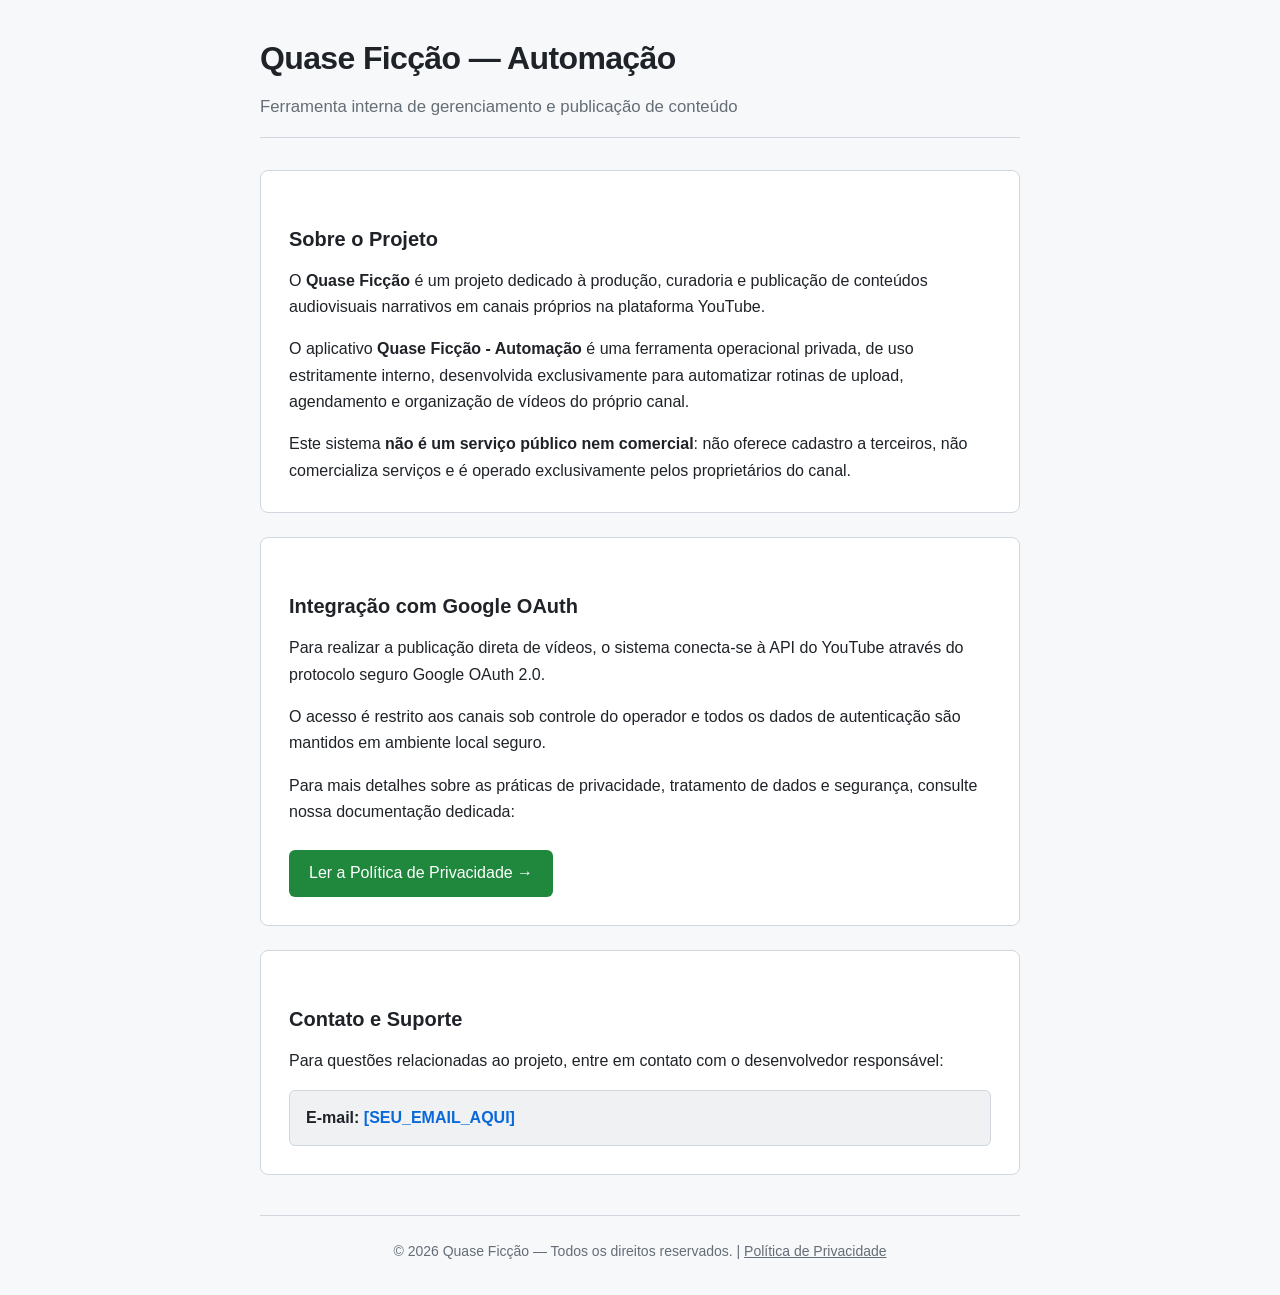
==== index.html @ b8bd53ae "feat: site estático inicial Quase Ficção (Home e Política de Privacidade)" ====
<!DOCTYPE html>
<html lang="pt-BR">
<head>
  <meta charset="UTF-8">
  <meta name="viewport" content="width=device-width, initial-scale=1.0">
  <title>Quase Ficção — Automação</title>
  <link rel="stylesheet" href="style.css">
</head>
<body>
  <main class="container">
    <header>
      <h1>Quase Ficção — Automação</h1>
      <p class="tagline">Ferramenta interna de gerenciamento e publicação de conteúdo</p>
    </header>

    <section class="card">
      <h2>Sobre o Projeto</h2>
      <p>
        O <strong>Quase Ficção</strong> é um projeto dedicado à produção, curadoria e publicação de conteúdos audiovisuais narrativos em canais próprios na plataforma YouTube.
      </p>
      <p>
        O aplicativo <strong>Quase Ficção - Automação</strong> é uma ferramenta operacional privada, de uso estritamente interno, desenvolvida exclusivamente para automatizar rotinas de upload, agendamento e organização de vídeos do próprio canal.
      </p>
      <p>
        Este sistema <strong>não é um serviço público nem comercial</strong>: não oferece cadastro a terceiros, não comercializa serviços e é operado exclusivamente pelos proprietários do canal.
      </p>
    </section>

    <section class="card">
      <h2>Integração com Google OAuth</h2>
      <p>
        Para realizar a publicação direta de vídeos, o sistema conecta-se à API do YouTube através do protocolo seguro Google OAuth 2.0.
      </p>
      <p>
        O acesso é restrito aos canais sob controle do operador e todos os dados de autenticação são mantidos em ambiente local seguro.
      </p>
      <p>
        Para mais detalhes sobre as práticas de privacidade, tratamento de dados e segurança, consulte nossa documentação dedicada:
      </p>
      <p style="margin-top: 1.5rem;">
        <a class="btn" href="privacidade.html">Ler a Política de Privacidade &rarr;</a>
      </p>
    </section>

    <section class="card">
      <h2>Contato e Suporte</h2>
      <p>
        Para questões relacionadas ao projeto, entre em contato com o desenvolvedor responsável:
      </p>
      <p class="contact-box">
        <strong>E-mail:</strong> <span class="placeholder">[SEU_EMAIL_AQUI]</span>
      </p>
    </section>

    <footer>
      <p>&copy; 2026 Quase Ficção — Todos os direitos reservados. | <a href="privacidade.html">Política de Privacidade</a></p>
    </footer>
  </main>
</body>
</html>
---- style.css ----
:root {
  --bg-color: #0f1117;
  --card-bg: #1a1d26;
  --text-main: #e6edf3;
  --text-muted: #8b949e;
  --accent: #58a6ff;
  --accent-hover: #79b8ff;
  --border: #30363d;
  --btn-bg: #238636;
  --btn-hover: #2ea043;
  --btn-text: #ffffff;
  --code-bg: #22272e;
}

@media (prefers-color-scheme: light) {
  :root {
    --bg-color: #f6f8fa;
    --card-bg: #ffffff;
    --text-main: #1f2328;
    --text-muted: #656d76;
    --accent: #0969da;
    --accent-hover: #0854ad;
    --border: #d0d7de;
    --btn-bg: #1f883d;
    --btn-hover: #1a7f37;
    --btn-text: #ffffff;
    --code-bg: #eff1f3;
  }
}

* {
  box-sizing: border-box;
  margin: 0;
  padding: 0;
}

body {
  font-family: -apple-system, BlinkMacSystemFont, "Segoe UI", Roboto, Helvetica, Arial, sans-serif;
  background-color: var(--bg-color);
  color: var(--text-main);
  line-height: 1.65;
  padding: 2rem 1rem;
}

.container {
  max-width: 760px;
  margin: 0 auto;
}

header {
  margin-bottom: 2rem;
  padding-bottom: 1rem;
  border-bottom: 1px solid var(--border);
}

h1 {
  font-size: 2rem;
  margin-bottom: 0.5rem;
  letter-spacing: -0.02em;
}

h2 {
  font-size: 1.25rem;
  margin-top: 1.5rem;
  margin-bottom: 0.75rem;
  color: var(--text-main);
}

.content h2:first-of-type {
  margin-top: 0;
}

.tagline {
  color: var(--text-muted);
  font-size: 1.05rem;
}

.date {
  color: var(--text-muted);
  font-size: 0.85rem;
  margin-top: 0.25rem;
}

.nav-back {
  margin-bottom: 1rem;
}

.nav-back a {
  color: var(--accent);
  text-decoration: none;
  font-size: 0.95rem;
}

.nav-back a:hover {
  text-decoration: underline;
}

.card {
  background-color: var(--card-bg);
  border: 1px solid var(--border);
  border-radius: 8px;
  padding: 1.75rem;
  margin-bottom: 1.5rem;
}

p {
  margin-bottom: 1rem;
}

p:last-child {
  margin-bottom: 0;
}

ul, ol {
  margin: 0.75rem 0 1.25rem 1.5rem;
}

li {
  margin-bottom: 0.5rem;
}

code {
  font-family: ui-monospace, SFMono-Regular, "SF Mono", Menlo, Consolas, monospace;
  font-size: 0.88em;
  background-color: var(--code-bg);
  padding: 0.2em 0.4em;
  border-radius: 4px;
}

a {
  color: var(--accent);
  text-decoration: underline;
}

a:hover {
  color: var(--accent-hover);
}

.btn {
  display: inline-block;
  background-color: var(--btn-bg);
  color: var(--btn-text) !important;
  text-decoration: none !important;
  font-weight: 500;
  padding: 0.65rem 1.25rem;
  border-radius: 6px;
  transition: background-color 0.15s ease;
}

.btn:hover {
  background-color: var(--btn-hover);
}

.contact-box {
  background-color: var(--code-bg);
  border: 1px solid var(--border);
  padding: 0.85rem 1rem;
  border-radius: 6px;
  font-family: inherit;
}

.placeholder {
  color: var(--accent);
  font-weight: 600;
}

footer {
  margin-top: 2.5rem;
  padding-top: 1.5rem;
  border-top: 1px solid var(--border);
  font-size: 0.875rem;
  color: var(--text-muted);
  text-align: center;
}

footer a {
  color: var(--text-muted);
}

footer a:hover {
  color: var(--text-main);
}
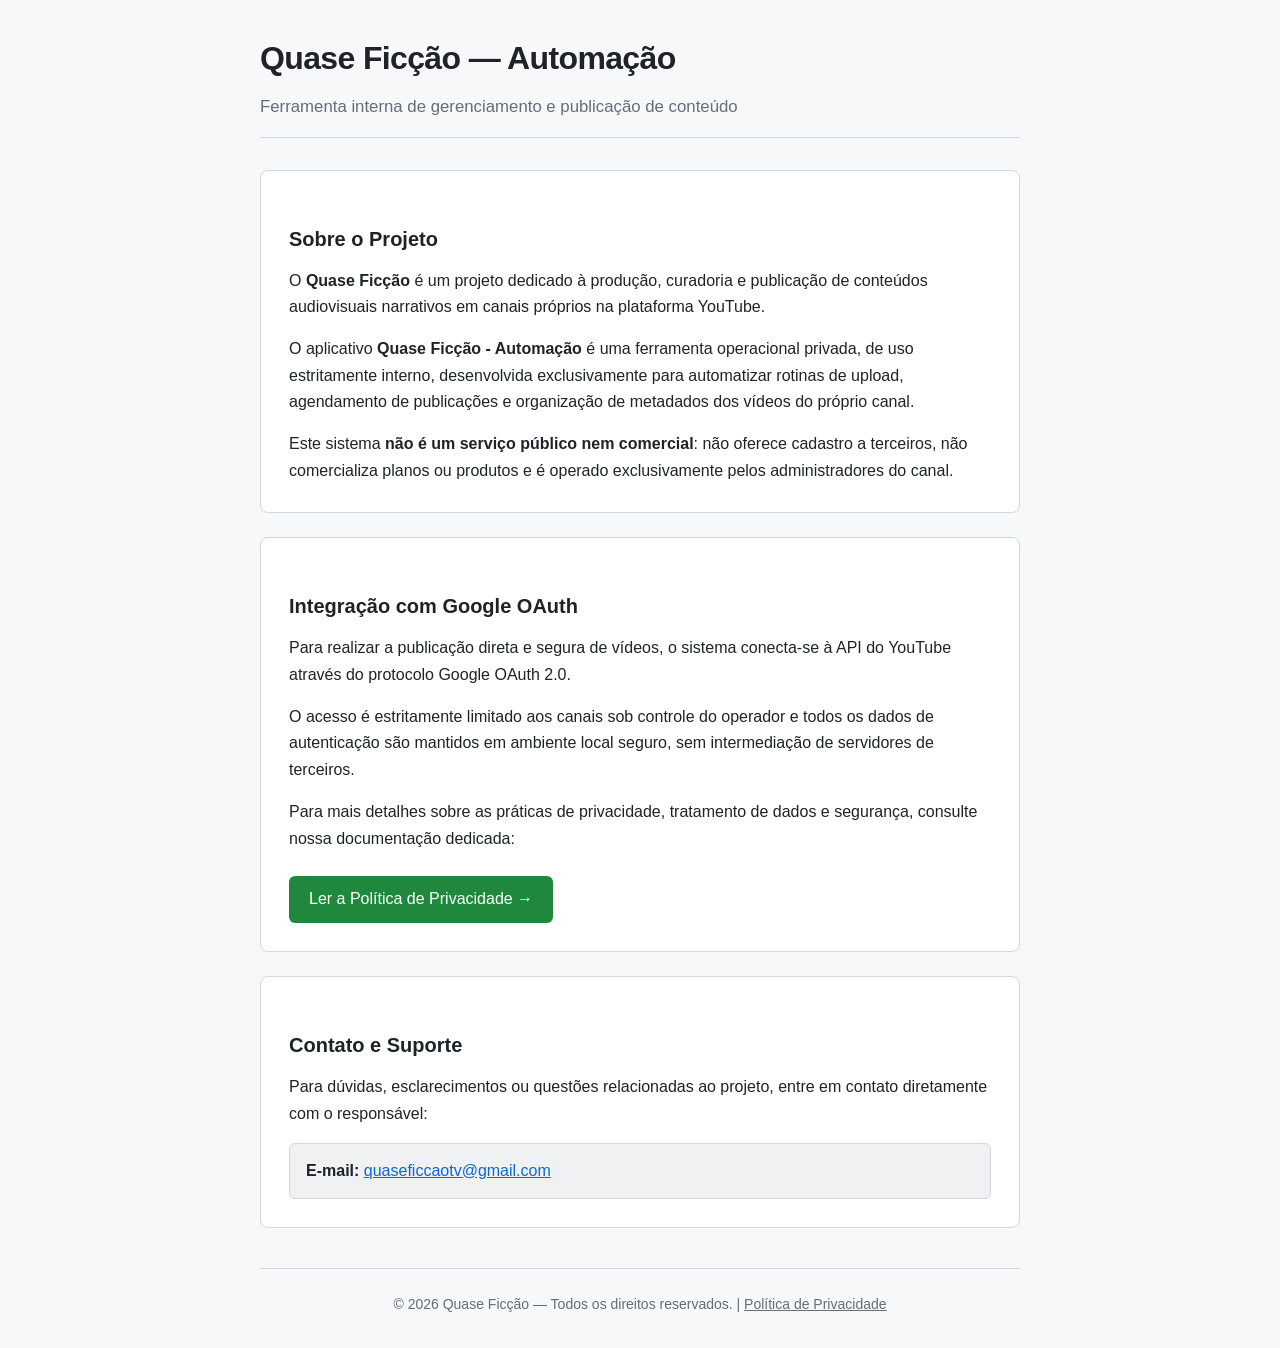
==== commit 53f61b38: "docs: adiciona e-mail oficial e refina política com detalhes reais de execução" ====
--- a/index.html
+++ b/index.html
@@ -19,20 +19,20 @@
         O <strong>Quase Ficção</strong> é um projeto dedicado à produção, curadoria e publicação de conteúdos audiovisuais narrativos em canais próprios na plataforma YouTube.
       </p>
       <p>
-        O aplicativo <strong>Quase Ficção - Automação</strong> é uma ferramenta operacional privada, de uso estritamente interno, desenvolvida exclusivamente para automatizar rotinas de upload, agendamento e organização de vídeos do próprio canal.
+        O aplicativo <strong>Quase Ficção - Automação</strong> é uma ferramenta operacional privada, de uso estritamente interno, desenvolvida exclusivamente para automatizar rotinas de upload, agendamento de publicações e organização de metadados dos vídeos do próprio canal.
       </p>
       <p>
-        Este sistema <strong>não é um serviço público nem comercial</strong>: não oferece cadastro a terceiros, não comercializa serviços e é operado exclusivamente pelos proprietários do canal.
+        Este sistema <strong>não é um serviço público nem comercial</strong>: não oferece cadastro a terceiros, não comercializa planos ou produtos e é operado exclusivamente pelos administradores do canal.
       </p>
     </section>
 
     <section class="card">
       <h2>Integração com Google OAuth</h2>
       <p>
-        Para realizar a publicação direta de vídeos, o sistema conecta-se à API do YouTube através do protocolo seguro Google OAuth 2.0.
+        Para realizar a publicação direta e segura de vídeos, o sistema conecta-se à API do YouTube através do protocolo Google OAuth 2.0.
       </p>
       <p>
-        O acesso é restrito aos canais sob controle do operador e todos os dados de autenticação são mantidos em ambiente local seguro.
+        O acesso é estritamente limitado aos canais sob controle do operador e todos os dados de autenticação são mantidos em ambiente local seguro, sem intermediação de servidores de terceiros.
       </p>
       <p>
         Para mais detalhes sobre as práticas de privacidade, tratamento de dados e segurança, consulte nossa documentação dedicada:
@@ -45,10 +45,10 @@
     <section class="card">
       <h2>Contato e Suporte</h2>
       <p>
-        Para questões relacionadas ao projeto, entre em contato com o desenvolvedor responsável:
+        Para dúvidas, esclarecimentos ou questões relacionadas ao projeto, entre em contato diretamente com o responsável:
       </p>
       <p class="contact-box">
-        <strong>E-mail:</strong> <span class="placeholder">[SEU_EMAIL_AQUI]</span>
+        <strong>E-mail:</strong> <a href="mailto:quaseficcaotv@gmail.com">quaseficcaotv@gmail.com</a>
       </p>
     </section>
 
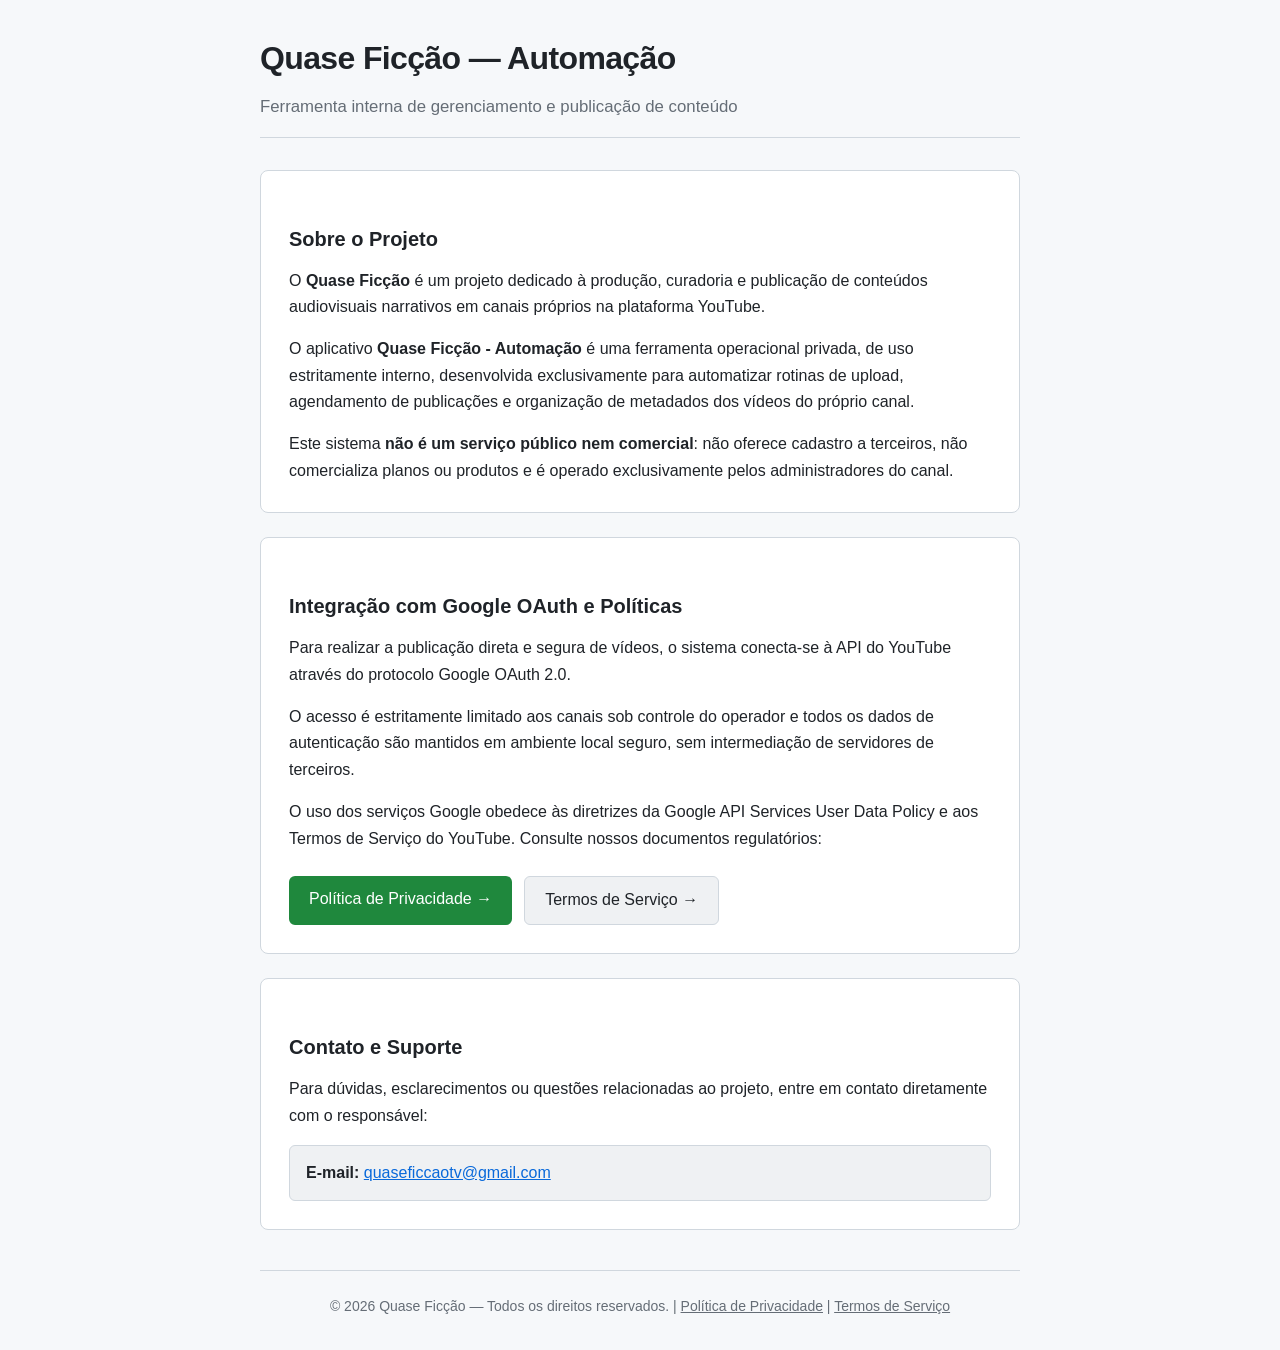
==== commit 7c927544: "feat: adiciona Termos de Serviço e links cruzados com Home e Privacidade" ====
--- a/index.html
+++ b/index.html
@@ -27,7 +27,7 @@
     </section>
 
     <section class="card">
-      <h2>Integração com Google OAuth</h2>
+      <h2>Integração com Google OAuth e Políticas</h2>
       <p>
         Para realizar a publicação direta e segura de vídeos, o sistema conecta-se à API do YouTube através do protocolo Google OAuth 2.0.
       </p>
@@ -35,11 +35,12 @@
         O acesso é estritamente limitado aos canais sob controle do operador e todos os dados de autenticação são mantidos em ambiente local seguro, sem intermediação de servidores de terceiros.
       </p>
       <p>
-        Para mais detalhes sobre as práticas de privacidade, tratamento de dados e segurança, consulte nossa documentação dedicada:
+        O uso dos serviços Google obedece às diretrizes da Google API Services User Data Policy e aos Termos de Serviço do YouTube. Consulte nossos documentos regulatórios:
       </p>
-      <p style="margin-top: 1.5rem;">
-        <a class="btn" href="privacidade.html">Ler a Política de Privacidade &rarr;</a>
-      </p>
+      <div class="actions">
+        <a class="btn" href="privacidade.html">Política de Privacidade &rarr;</a>
+        <a class="btn btn-secondary" href="termos.html">Termos de Serviço &rarr;</a>
+      </div>
     </section>
 
     <section class="card">
@@ -53,7 +54,7 @@
     </section>
 
     <footer>
-      <p>&copy; 2026 Quase Ficção — Todos os direitos reservados. | <a href="privacidade.html">Política de Privacidade</a></p>
+      <p>&copy; 2026 Quase Ficção — Todos os direitos reservados. | <a href="privacidade.html">Política de Privacidade</a> | <a href="termos.html">Termos de Serviço</a></p>
     </footer>
   </main>
 </body>
--- a/style.css
+++ b/style.css
@@ -136,6 +136,13 @@
   color: var(--accent-hover);
 }
 
+.actions {
+  display: flex;
+  flex-wrap: wrap;
+  gap: 0.75rem;
+  margin-top: 1.5rem;
+}
+
 .btn {
   display: inline-block;
   background-color: var(--btn-bg);
@@ -144,11 +151,22 @@
   font-weight: 500;
   padding: 0.65rem 1.25rem;
   border-radius: 6px;
-  transition: background-color 0.15s ease;
+  transition: background-color 0.15s ease, border-color 0.15s ease;
 }
 
 .btn:hover {
   background-color: var(--btn-hover);
+}
+
+.btn-secondary {
+  background-color: var(--code-bg);
+  border: 1px solid var(--border);
+  color: var(--text-main) !important;
+}
+
+.btn-secondary:hover {
+  background-color: var(--border);
+  color: var(--text-main) !important;
 }
 
 .contact-box {
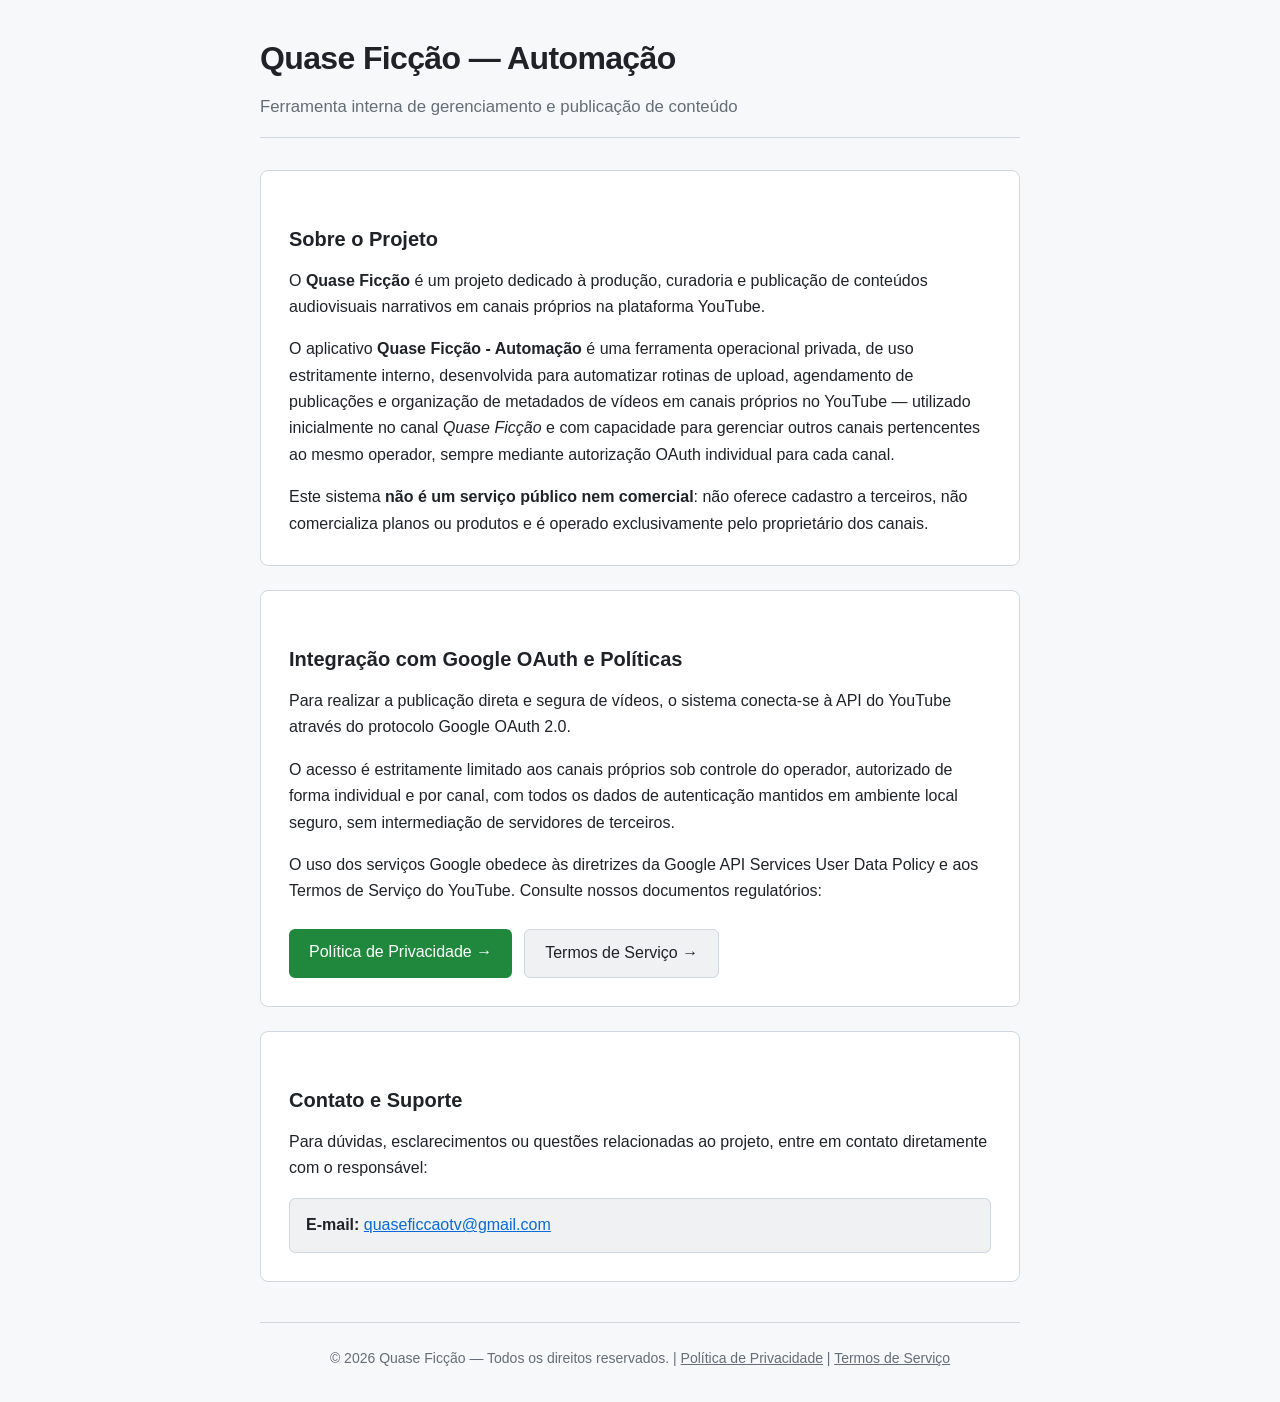
==== commit 4cb66bab: "docs: atualiza escopo de uso para canais próprios adicionais do mesmo operador" ====
--- a/index.html
+++ b/index.html
@@ -19,10 +19,10 @@
         O <strong>Quase Ficção</strong> é um projeto dedicado à produção, curadoria e publicação de conteúdos audiovisuais narrativos em canais próprios na plataforma YouTube.
       </p>
       <p>
-        O aplicativo <strong>Quase Ficção - Automação</strong> é uma ferramenta operacional privada, de uso estritamente interno, desenvolvida exclusivamente para automatizar rotinas de upload, agendamento de publicações e organização de metadados dos vídeos do próprio canal.
+        O aplicativo <strong>Quase Ficção - Automação</strong> é uma ferramenta operacional privada, de uso estritamente interno, desenvolvida para automatizar rotinas de upload, agendamento de publicações e organização de metadados de vídeos em canais próprios no YouTube — utilizado inicialmente no canal <em>Quase Ficção</em> e com capacidade para gerenciar outros canais pertencentes ao mesmo operador, sempre mediante autorização OAuth individual para cada canal.
       </p>
       <p>
-        Este sistema <strong>não é um serviço público nem comercial</strong>: não oferece cadastro a terceiros, não comercializa planos ou produtos e é operado exclusivamente pelos administradores do canal.
+        Este sistema <strong>não é um serviço público nem comercial</strong>: não oferece cadastro a terceiros, não comercializa planos ou produtos e é operado exclusivamente pelo proprietário dos canais.
       </p>
     </section>
 
@@ -32,7 +32,7 @@
         Para realizar a publicação direta e segura de vídeos, o sistema conecta-se à API do YouTube através do protocolo Google OAuth 2.0.
       </p>
       <p>
-        O acesso é estritamente limitado aos canais sob controle do operador e todos os dados de autenticação são mantidos em ambiente local seguro, sem intermediação de servidores de terceiros.
+        O acesso é estritamente limitado aos canais próprios sob controle do operador, autorizado de forma individual e por canal, com todos os dados de autenticação mantidos em ambiente local seguro, sem intermediação de servidores de terceiros.
       </p>
       <p>
         O uso dos serviços Google obedece às diretrizes da Google API Services User Data Policy e aos Termos de Serviço do YouTube. Consulte nossos documentos regulatórios:
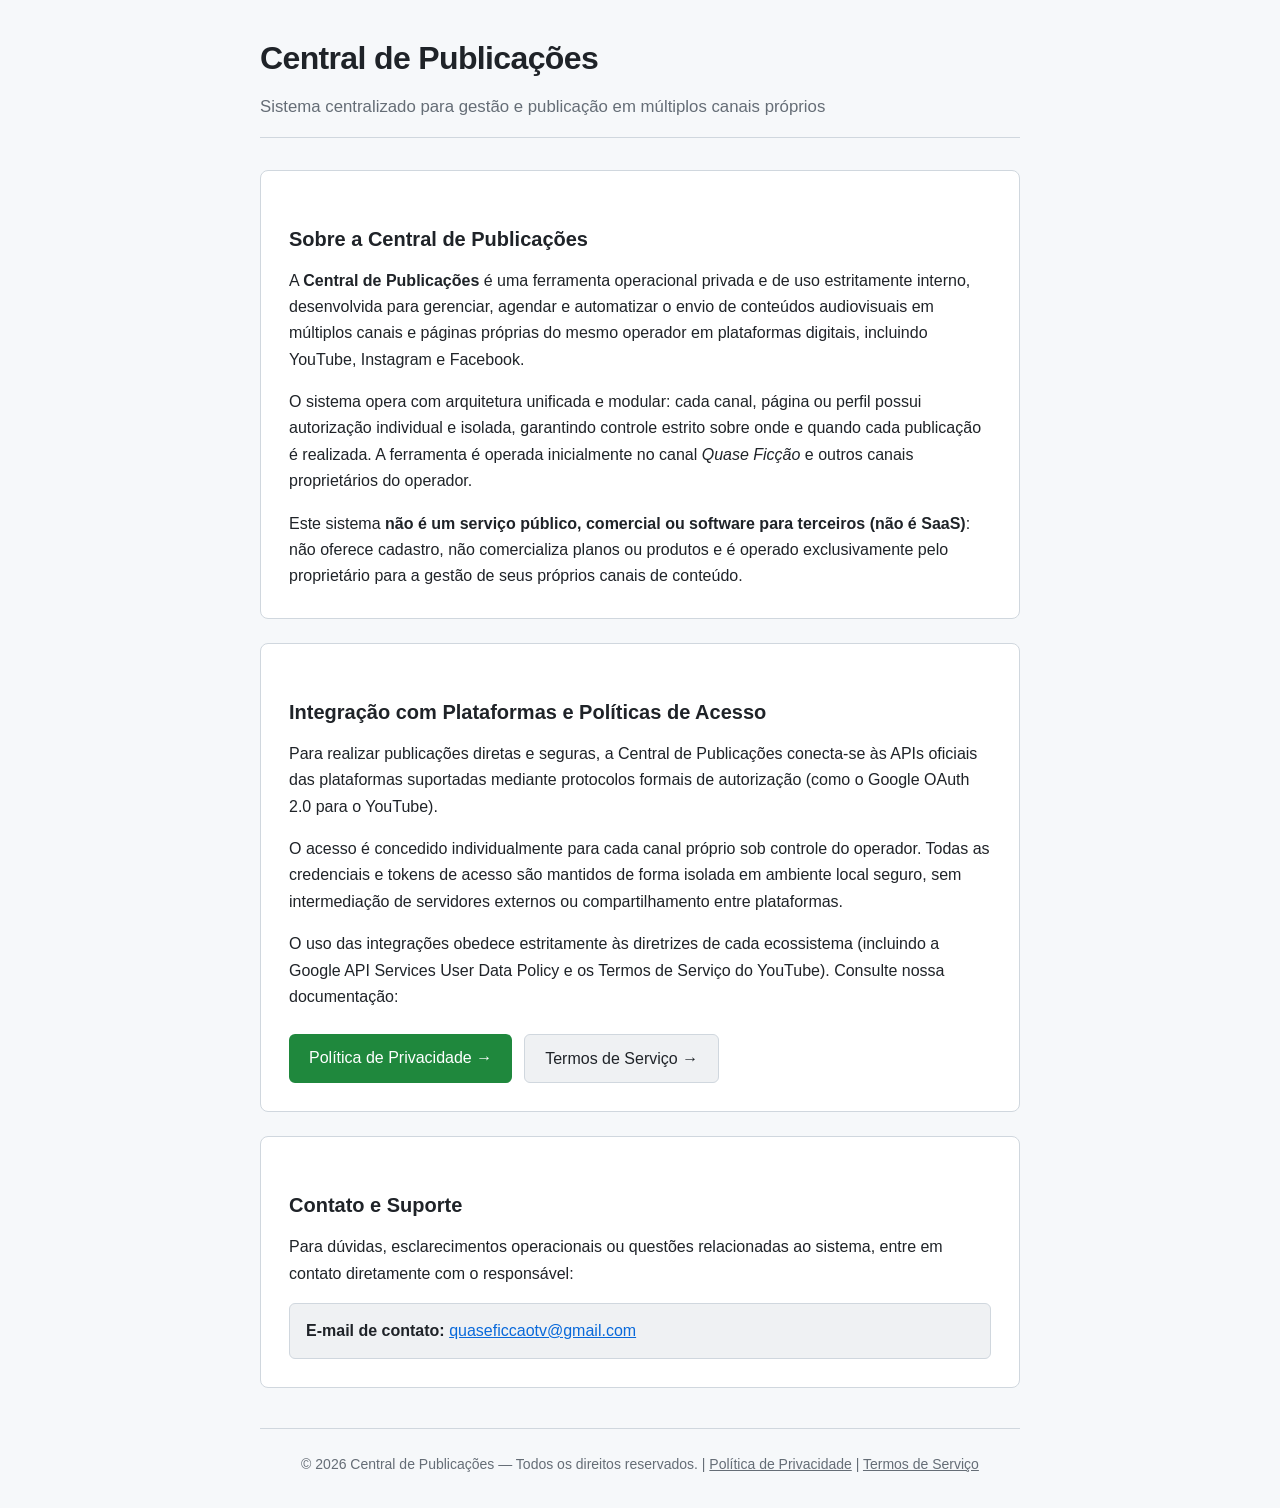
==== commit 25d4cecf: "feat: renomeia aplicacao para Central de Publicacoes e expande escopo de canais proprios" ====
--- a/index.html
+++ b/index.html
@@ -3,39 +3,39 @@
 <head>
   <meta charset="UTF-8">
   <meta name="viewport" content="width=device-width, initial-scale=1.0">
-  <title>Quase Ficção — Automação</title>
+  <title>Central de Publicações</title>
   <link rel="stylesheet" href="style.css">
 </head>
 <body>
   <main class="container">
     <header>
-      <h1>Quase Ficção — Automação</h1>
-      <p class="tagline">Ferramenta interna de gerenciamento e publicação de conteúdo</p>
+      <h1>Central de Publicações</h1>
+      <p class="tagline">Sistema centralizado para gestão e publicação em múltiplos canais próprios</p>
     </header>
 
     <section class="card">
-      <h2>Sobre o Projeto</h2>
+      <h2>Sobre a Central de Publicações</h2>
       <p>
-        O <strong>Quase Ficção</strong> é um projeto dedicado à produção, curadoria e publicação de conteúdos audiovisuais narrativos em canais próprios na plataforma YouTube.
+        A <strong>Central de Publicações</strong> é uma ferramenta operacional privada e de uso estritamente interno, desenvolvida para gerenciar, agendar e automatizar o envio de conteúdos audiovisuais em múltiplos canais e páginas próprias do mesmo operador em plataformas digitais, incluindo YouTube, Instagram e Facebook.
       </p>
       <p>
-        O aplicativo <strong>Quase Ficção - Automação</strong> é uma ferramenta operacional privada, de uso estritamente interno, desenvolvida para automatizar rotinas de upload, agendamento de publicações e organização de metadados de vídeos em canais próprios no YouTube — utilizado inicialmente no canal <em>Quase Ficção</em> e com capacidade para gerenciar outros canais pertencentes ao mesmo operador, sempre mediante autorização OAuth individual para cada canal.
+        O sistema opera com arquitetura unificada e modular: cada canal, página ou perfil possui autorização individual e isolada, garantindo controle estrito sobre onde e quando cada publicação é realizada. A ferramenta é operada inicialmente no canal <em>Quase Ficção</em> e outros canais proprietários do operador.
       </p>
       <p>
-        Este sistema <strong>não é um serviço público nem comercial</strong>: não oferece cadastro a terceiros, não comercializa planos ou produtos e é operado exclusivamente pelo proprietário dos canais.
+        Este sistema <strong>não é um serviço público, comercial ou software para terceiros (não é SaaS)</strong>: não oferece cadastro, não comercializa planos ou produtos e é operado exclusivamente pelo proprietário para a gestão de seus próprios canais de conteúdo.
       </p>
     </section>
 
     <section class="card">
-      <h2>Integração com Google OAuth e Políticas</h2>
+      <h2>Integração com Plataformas e Políticas de Acesso</h2>
       <p>
-        Para realizar a publicação direta e segura de vídeos, o sistema conecta-se à API do YouTube através do protocolo Google OAuth 2.0.
+        Para realizar publicações diretas e seguras, a Central de Publicações conecta-se às APIs oficiais das plataformas suportadas mediante protocolos formais de autorização (como o Google OAuth 2.0 para o YouTube).
       </p>
       <p>
-        O acesso é estritamente limitado aos canais próprios sob controle do operador, autorizado de forma individual e por canal, com todos os dados de autenticação mantidos em ambiente local seguro, sem intermediação de servidores de terceiros.
+        O acesso é concedido individualmente para cada canal próprio sob controle do operador. Todas as credenciais e tokens de acesso são mantidos de forma isolada em ambiente local seguro, sem intermediação de servidores externos ou compartilhamento entre plataformas.
       </p>
       <p>
-        O uso dos serviços Google obedece às diretrizes da Google API Services User Data Policy e aos Termos de Serviço do YouTube. Consulte nossos documentos regulatórios:
+        O uso das integrações obedece estritamente às diretrizes de cada ecossistema (incluindo a Google API Services User Data Policy e os Termos de Serviço do YouTube). Consulte nossa documentação:
       </p>
       <div class="actions">
         <a class="btn" href="privacidade.html">Política de Privacidade &rarr;</a>
@@ -46,15 +46,15 @@
     <section class="card">
       <h2>Contato e Suporte</h2>
       <p>
-        Para dúvidas, esclarecimentos ou questões relacionadas ao projeto, entre em contato diretamente com o responsável:
+        Para dúvidas, esclarecimentos operacionais ou questões relacionadas ao sistema, entre em contato diretamente com o responsável:
       </p>
       <p class="contact-box">
-        <strong>E-mail:</strong> <a href="mailto:quaseficcaotv@gmail.com">quaseficcaotv@gmail.com</a>
+        <strong>E-mail de contato:</strong> <a href="mailto:quaseficcaotv@gmail.com">quaseficcaotv@gmail.com</a>
       </p>
     </section>
 
     <footer>
-      <p>&copy; 2026 Quase Ficção — Todos os direitos reservados. | <a href="privacidade.html">Política de Privacidade</a> | <a href="termos.html">Termos de Serviço</a></p>
+      <p>&copy; 2026 Central de Publicações — Todos os direitos reservados. | <a href="privacidade.html">Política de Privacidade</a> | <a href="termos.html">Termos de Serviço</a></p>
     </footer>
   </main>
 </body>
